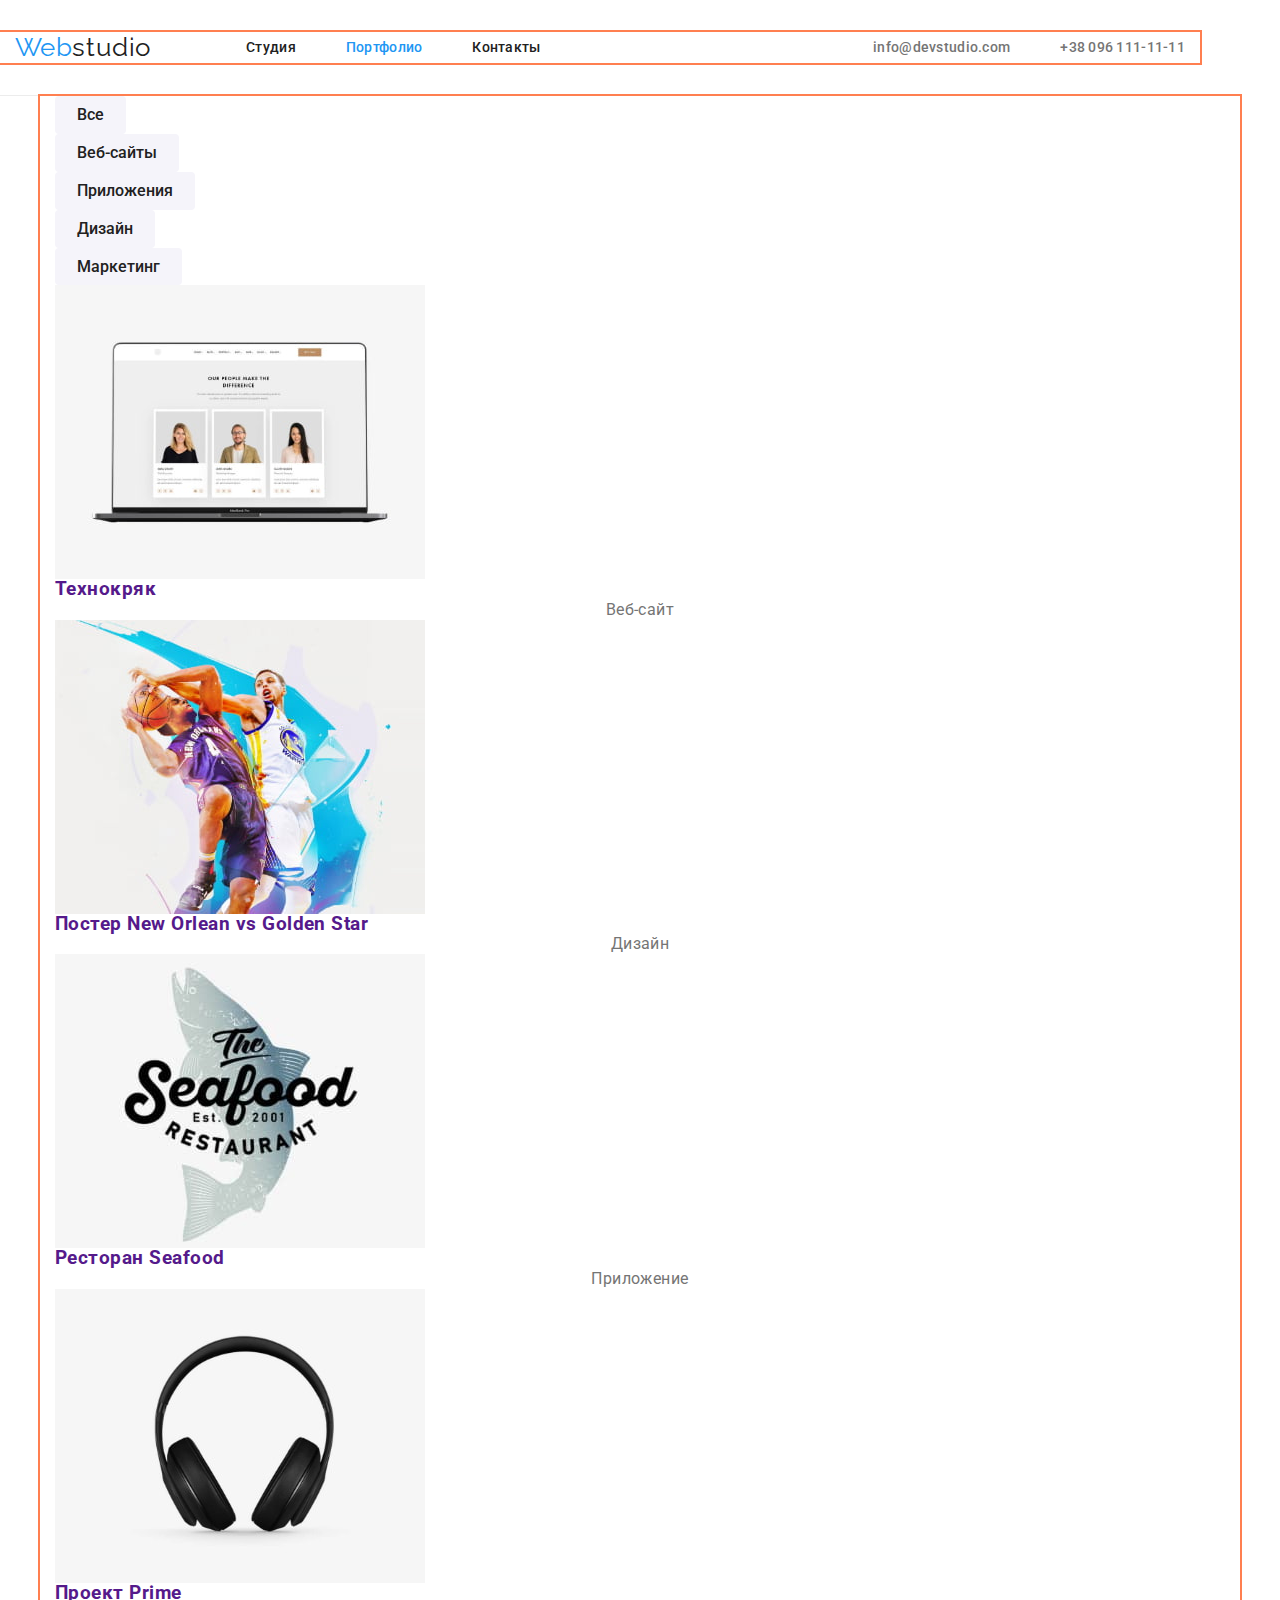
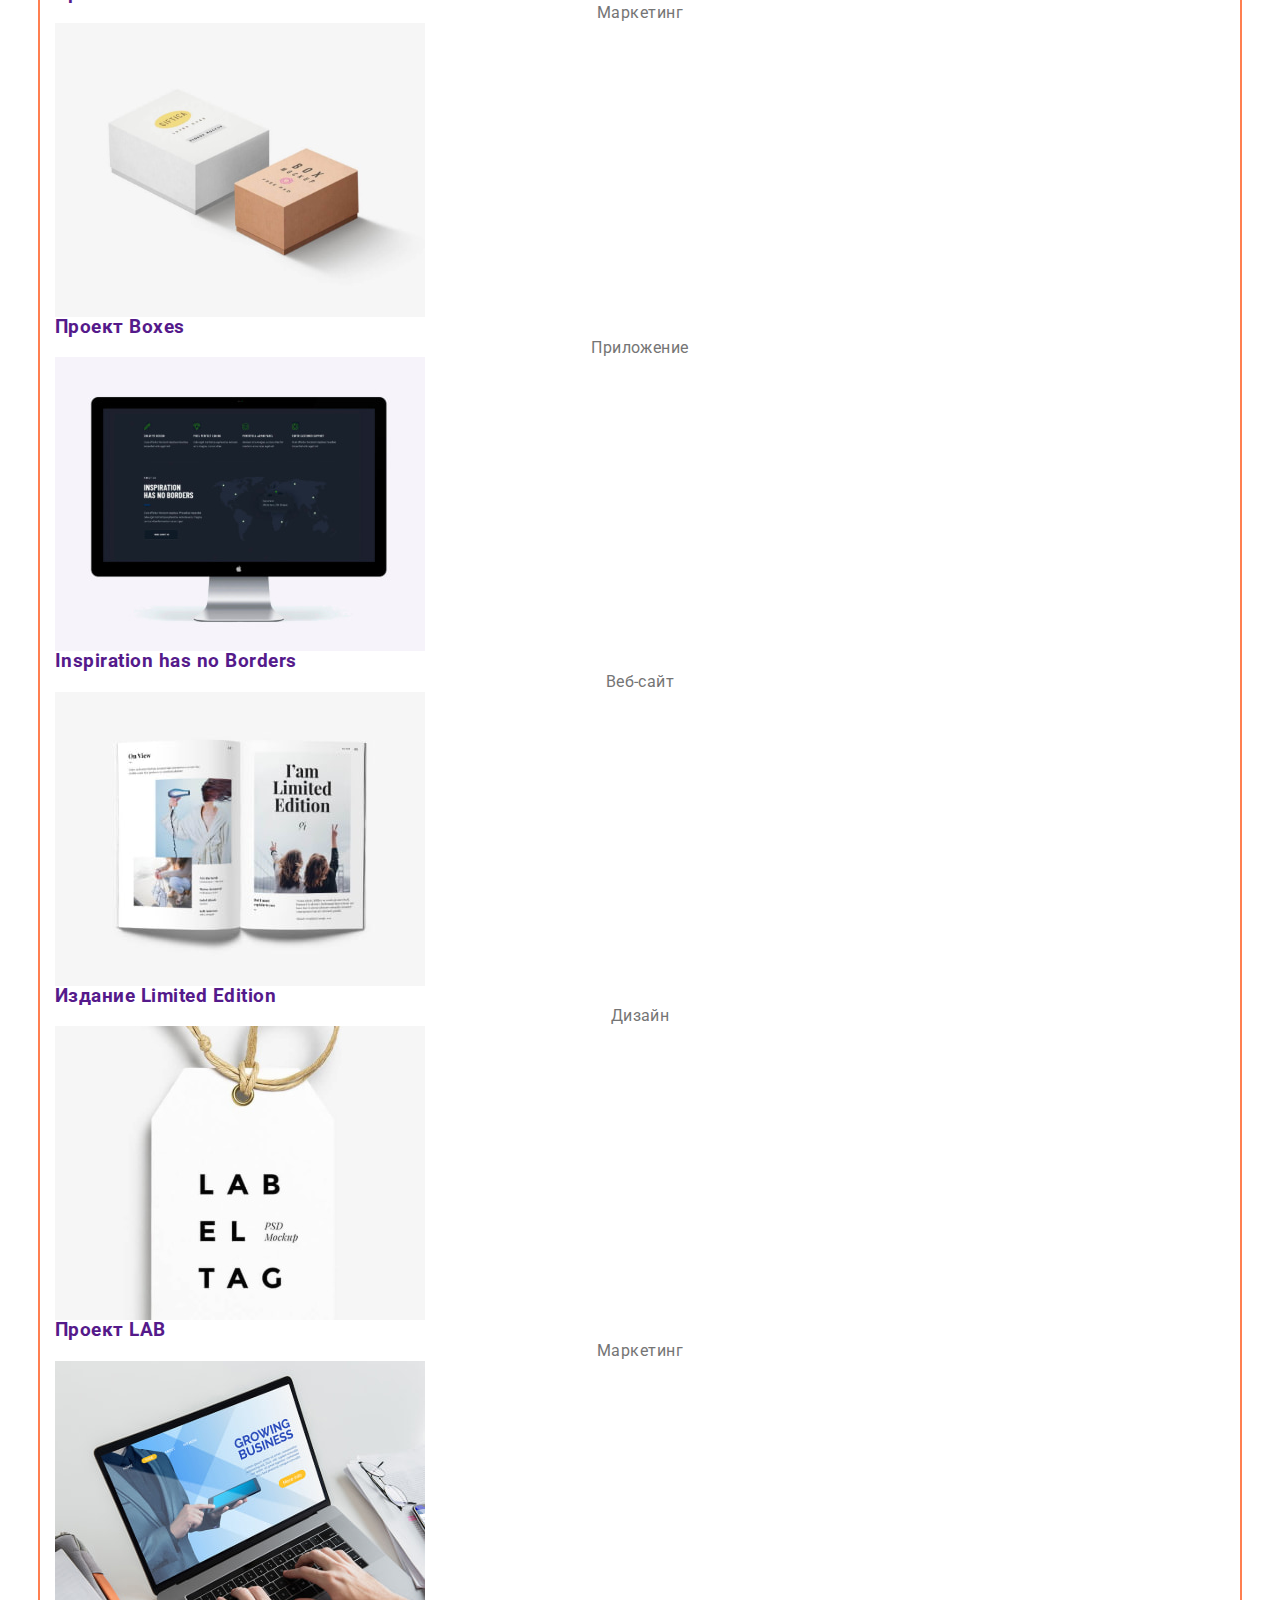
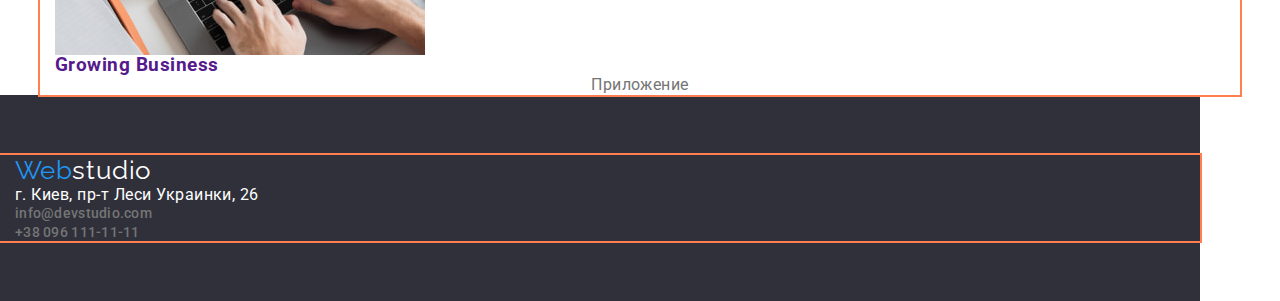
==== portfolio.html @ 34221c9a "Версія-2" ====
<!DOCTYPE html>
<html lang="ru">
<head>
    <meta charset="UTF-8">
    <meta http-equiv="X-UA-Compatible" content="IE=edge">
    <meta name="viewport" content="width=device-width, initial-scale=1.0">
    <title>Portfolio</title>
    <link rel="preconnect" href="https://fonts.googleapis.com">
    <link rel="preconnect" href="https://fonts.gstatic.com" crossorigin>
    <link href="https://fonts.googleapis.com/css2?family=Raleway:wght@700&family=Roboto:wght@400;500;700;900&display=swap"
        rel="stylesheet">
    <link rel="stylesheet" href="https://cdnjs.cloudflare.com/ajax/libs/modern-normalize/1.1.0/modern-normalize.min.css">
    <link rel="stylesheet" href="./css/styles.css">
</head>
<body>
    <!-- Шапка сайта -->
    <header class="header">
        <div class="container header-container">
            <nav class="header-navigate">
                <p class="logo">Web<span class="text">studio</span></p>
                <ul class="site-nav control">
                    <li class="site-nav-link"><a class="link" href="./index.html">Студия</a></li>
                    <li class="site-nav-link"><a class="link current" href="./portfolio.html">Портфолио</a></li>
                    <li class="site-nav-link"><a class="link" href="">Контакты</a></li>
                </ul>
            </nav>
            <ul class="auth-nav control">
                <li class="auth-nav-link"> <a class="link" href="mailto:info@devstudio.com"> info@devstudio.com</a> </li>
                <li class="auth-nav-link"> <a class="link" href="tel:+380961111111"> +38 096 111-11-11</a> </li>
            </ul>
        </div>
    </header>
    <main>
        <section class="section">
            <div class="container">
                <h1 class="visual-hidden">Наши работы</h1>
                <ul class="desc">
                    <li class="desc-nav"> <button type="button" class="desc-button"> Все </button> </li>
                    <li class="desc-nav"> <button type="button" class="desc-button"> Веб-сайты </button> </li>
                    <li class="desc-nav"> <button type="button" class="desc-button"> Приложения </button> </li>
                    <li class="desc-nav"> <button type="button" class="desc-button"> Дизайн </button> </li>
                    <li class="desc-nav"> <button type="button" class="desc-button"> Маркетинг </button> </li>
                </ul>
                <h2 class="visual-hidden">Навигация</h2>
                <ul class="activities">
                    <li class="picture-title">
                        <a class="link-item" href="">
                            <img src="./images2/people1.jpg" alt="Технокряк" width="370">
                            <h3 class="caption">Технокряк</h3>
                            <p class="text">Веб-сайт</p>
                        </a>
                    </li>
                    <li class="picture-title">
                        <a class="link-item" href="">
                            <img src="./images2/poster2.jpg" alt="Постер New Orlean" width="370">
                            <h3 class="caption">Постер New Orlean vs Golden Star</h3>
                            <p class="text">Дизайн</p>
                        </a>
                    </li>
                    <li class="picture-title">
                        <a class="link-item" href="">
                            <img src="./images2/restaurant3.jpg" alt="Ресторан Seafood" width="370">
                            <h3 class="caption">Ресторан Seafood</h3>
                            <p class="text">Приложение</p>
                        </a>
                    </li>
                    <li class="picture-title">
                        <a class="link-item" href="">
                            <img src="./images2/headphone4.jpg" alt="Проект Prime" width="370">
                            <h3 class="caption">Проект Prime</h3>
                            <p class="text">Маркетинг</p>
                        </a>
                    </li>
                    <li class="picture-title">
                        <a class="link-item" href="">
                            <img src="./images2/boxes5.jpg" alt="Проект Boxes" width="370">
                            <h3 class="caption">Проект Boxes</h3>
                            <p class="text">Приложение</p>
                        </a>
                    </li>
                    <li class="picture-title">
                        <a class="link-item" href="">
                            <img src="./images2/screen6.jpg" alt="Екран" width="370">
                            <h3 class="caption" lang="en">Inspiration has no Borders</h3>
                            <p class="text">Веб-сайт</p>
                        </a>
                    </li>
                    <li class="picture-title">
                        <a class="link-item" href="">
                            <img src="./images2/edition7.jpg" alt="Издание" width="370">
                            <h3 class="caption">Издание Limited Edition</h3>
                            <p class="text">Дизайн</p>
                        </a>
                    </li>
                    <li class="picture-title">
                        <a class="link-item" href="">
                            <img src="./images2/project_lab8.jpg" alt="Проект LAB" width="370">
                            <h3 class="caption">Проект LAB</h3>
                            <p class="text">Маркетинг</p>
                        </a>
                    </li>
                    <li class="picture-title">
                        <a class="link-item" href="">
                            <img src="./images2/business9.jpg" alt="Растущий бизнес" width="370">
                            <h3 class="caption" lang="en">Growing Business</h3>
                            <p class="text">Приложение</p>
                        </a>
                    </li>
                </ul>
            </div>
        </section>
    </main>
    <!--Підвал-->
    <footer class="footer">
        <div class="container">
            <p class="logo">Web<span class="text">studio</span></p>
            <address class="address">
                <ul class="auth-address control">
                    <li> г. Киев, пр-т Леси Украинки, 26</li>
                    <li> <a href="mailto:info@devstudio.com" class="link"> info@devstudio.com </a> </li>
                    <li> <a href="tel:+380961111111" class="link"> +38 096 111-11-11 </a> </li>
                </ul>
            </address>
        </div>
    </footer>
</body>
</html>
---- css/styles.css ----
/* --Змінні-- */
:root {
  --primary-title-color: #ffffff;
  --title-text-color: #212121;
  --text-item-color: #757575;
  --section-aside-color: #2f303a;
  --section-secondary-color: #f5f4fa;
  --accent-color: #2196f3;
}
body {
  font-family: "Roboto", sans-serif;
  font-style: normal;
  letter-spacing: 0.03em;
  background-color: var(--primary-title-color);
}
/* --скидання стилів-- */
p,
h1,
h2,
h3,
h4,
h5,
h6 {
  margin: 0;
}
ul {
  margin: 0;
  padding-left: 0;
  /* прибираємо крапочки */
  list-style: none;
}
/* прибираємо крапочки та підкреслювання */
.link-item {
  text-decoration: none;
}
/* Прибираємо відстань знизу зображення
та обмежуємо габарити макс.100ширини */
img {
  display: block;
  max-width: 100%;
  height: auto;
}
.container {
  margin-left: auto;
  margin-right: auto;
  padding-left: 15px;
  padding-right: 15px;
  width: 1200px;
  outline: 2px solid coral;
}
/* -----логотип -----*/
.logo {
  font-family: "Raleway", sans-serif;
  font-size: 26px;
  line-height: 1.19;
  margin-right: 95px;
  color: var(--accent-color);
}
.logo .text {
  font-family: "Raleway", sans-serif;
  font-size: 26px;
  line-height: 1.19;
  color: var(--title-text-color);
}
/*-- Шапка сайта,навігація --*/
.header {
  padding-top: 32px;
  padding-bottom: 32px;
  width: 1200px;
  border-bottom: 1px solid #ececec;
}
.header-container {
  display: flex;
  align-items: center;
}
.header-navigate {
  display: flex;
  align-items: center;
}
.site-nav {
  display: flex;
  align-items: center;
}
.auth-nav {
  display: flex;
  margin-left: auto;
  align-items: center;
}
.site-nav-link:not(:last-child) {
  margin-right: 50px;
}
.auth-nav-link:not(:last-child) {
  margin-right: 50px;
}
.control .link {
  font-weight: 500;
  font-size: 14px;
  line-height: 1.14;
  letter-spacing: 0.02em;
}
.site-nav .link {
  color: var(--title-text-color);
  text-decoration: none;
}
.auth-nav .link {
  color: var(--text-item-color);
  text-decoration: none;
}
.control .link:hover,
.control .link:focus {
  color: var(--accent-color);
}
.site-nav .link.current {
  color: var(--accent-color);
}
/* Герой,основний заголовок*/
.section-wrapper {
  padding-top: 200px;
  padding-bottom: 200px;
  width: 1200px;
  align-items: center;
  text-align: center;
  background-color: var(--section-aside-color);
  color: var(--primary-title-color);
}
.wrapper-hero {
  font-weight: 900;
  font-size: 44px;
  line-height: 1.36;
  letter-spacing: 0.06em;
  text-transform: uppercase;
  margin: 0 auto;
  max-width: 696px;
}
/* кнопки */
.wrapper-button:hover,
.wrapper-button:focus,
.desc-button:hover,
.desc-button:focus {
  color: var(--primary-title-color);
  background-color: var(--accent-color);
}
.wrapper-button {
  padding: 10px 32px;
  margin-top: 30px;
  font-weight: 700;
  font-size: 16px;
  line-height: 1.87;
  letter-spacing: 0.06em;
  border-radius: 4px;
  background-color: var(--section-secondary-color);
  color: var(--title-text-color);
  box-shadow: 0px 4px 4px rgba(0, 0, 0, 0.15);
  border: none;
  align-items: center;
  text-align: center;
  cursor: pointer;
}
.desc-button {
  padding: 6px 22px;
  font-weight: 500;
  font-size: 16px;
  line-height: 1.62;
  border-radius: 4px;
  color: var(--title-text-color);
  background-color: var(--section-secondary-color);
  border: none;
  cursor: pointer;
  text-align: center;
}

/*---Заголовки h2 (Portfolio h1)---*/
/* -Приховані заголовки- */
.visual-hidden:not(:focus):not(:active) {
  position: absolute;
  width: 1px;
  height: 1px;
  margin: -1px;
  border: 0;
  padding: 0;
  white-space: nowrap;
  clip-path: inset(100%);
  clip: rect(0 0 0 0);
  overflow: hidden;
}
.headline {
  font-weight: 700;
  font-size: 36px;
  line-height: 1.16;
  text-align: center;
  color: var(--title-text-color);
}
/* <!-- Переваги  --> */
.section-benefits {
  padding-top: 94px;
  padding-bottom: 47px;
  width: 1200px;
  background-color: rgb(228, 206, 111);
}
.benefits {
  display: flex;
}
.items {
  width: 270px;
}
.items:not(:last-child) {
  margin-right: 30px;
}
.items-title {
  font-weight: 700;
  font-size: 14px;
  line-height: 1.14;
  text-transform: uppercase;
}
.items-text {
  margin-top: 10px;
  font-weight: 400;
  font-size: 14px;
  line-height: 1.71;
  letter-spacing: 0.03em;
  color: var(--text-item-color);
}
.items-text:not(:last-child) {
  margin-right: 30px;
}
/* --Приклади робіт -- */
.section-work {
  padding-top: 47px;
  padding-bottom: 94px;
  width: 1200px;
  background-color: rosybrown;
}
.pictures {
  display: flex;
  flex-wrap: wrap;
  flex-basis: calc(100% / 3 - 30px);
  margin-right: -30px;
}
.pictures-work {
  margin-right: 30px;
  margin-top: 50px;
}
/* --Наша команда --*/
.team {
  padding-top: 94px;
  padding-bottom: 94px;
  background-color: var(--section-secondary-color);
}
.list {
  display: flex;
  flex-wrap: wrap;
  flex-basis: calc(100% / 3 - 30px);
  margin-right: -30px;
}
.people {
  width: 270px;
  height: 368px;
  margin-top: 50px;
  margin-right: 30px;
  box-shadow: 0px 1px 3px rgba(0, 0, 0, 0.12), 0px 1px 1px rgba(0, 0, 0, 0.14),
    0px 2px 1px rgba(0, 0, 0, 0.2);
  border-radius: 0px 0px 4px 4px;
  background-color: var(--primary-title-color);
}
.people-desc {
  font-weight: 500;
  font-size: 16px;
  line-height: 1.18;
  text-align: center;
  color: var(--title-text-color);
}
.text {
  text-align: center;
  font-weight: 400;
  font-size: 16px;
  line-height: 1.18;
  letter-spacing: 0.03em;
  color: var(--text-item-color);
}
/* ---footer--- */
.footer {
  padding-top: 60px;
  padding-bottom: 60px;
  width: 1200px;
  background-color: var(--section-aside-color);
  color: var(--primary-title-color);
}
.footer .text {
  color: var(--primary-title-color);
}
.address {
  font-style: normal;
}
.auth-address .link {
  color: var(--text-item-color);
  text-decoration: none;

/* ---Portfolio ---*/
.section {
  padding-top: 94px;
  padding-bottom: 94px;
  width: 1200px;
  background-color: rosybrown;
} 
.desc {
  display: flex;
  margin: auto;
  margin-bottom: 50px;
  width: 611px;
}

.desc-nav:not(:last-child) {
  display: flex;
  margin-right: 10px;
}
.activities {
}
.picture-title {
  /* border:1px solid color, 
 border-top:none , або border right left bottom */
  background-color: var(--primary-title-color);
  border: 1px solid #eeeeee;
  box-sizing: border-box;
}
.caption {
  font-weight: 700;
  font-size: 18px;
  line-height: 2;
  letter-spacing: 0.06em;
  color: var(--title-text-color);
}
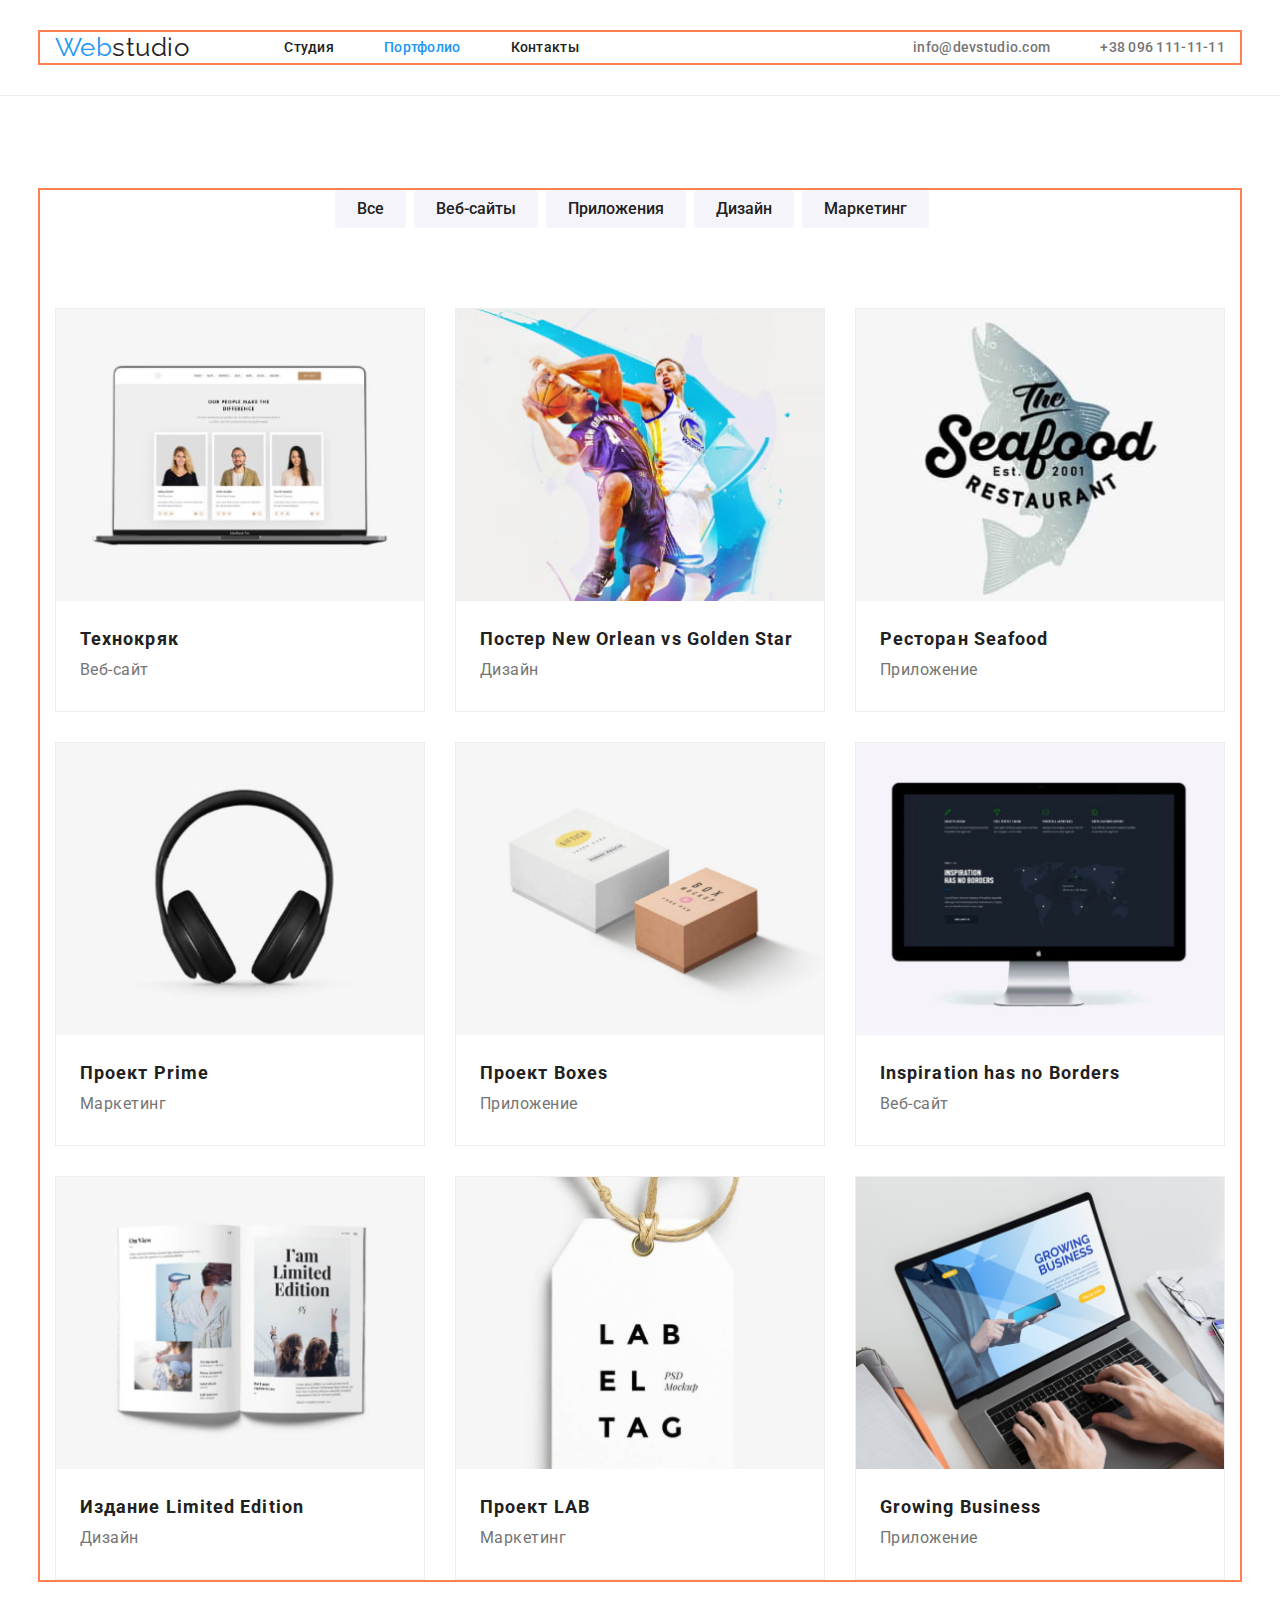
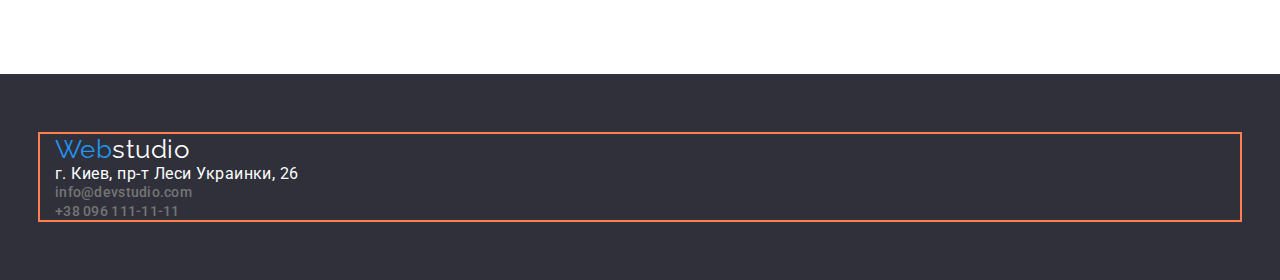
==== commit c26a2c6d: "Правка-4" ====
--- a/portfolio.html
+++ b/portfolio.html
@@ -46,64 +46,82 @@
                     <li class="picture-title">
                         <a class="link-item" href="">
                             <img src="./images2/people1.jpg" alt="Технокряк" width="370">
-                            <h3 class="caption">Технокряк</h3>
-                            <p class="text">Веб-сайт</p>
+                            <div  class="picture-title-active">
+                                <h3 class="caption">Технокряк</h3>
+                                <p class="text">Веб-сайт</p>
+                            </div>
                         </a>
                     </li>
                     <li class="picture-title">
                         <a class="link-item" href="">
                             <img src="./images2/poster2.jpg" alt="Постер New Orlean" width="370">
-                            <h3 class="caption">Постер New Orlean vs Golden Star</h3>
-                            <p class="text">Дизайн</p>
+                            <div class="picture-title-active">
+                                <h3 class="caption">Постер New Orlean vs Golden Star</h3>
+                                <p class="text">Дизайн</p>
+                            </div>
                         </a>
                     </li>
                     <li class="picture-title">
                         <a class="link-item" href="">
                             <img src="./images2/restaurant3.jpg" alt="Ресторан Seafood" width="370">
-                            <h3 class="caption">Ресторан Seafood</h3>
-                            <p class="text">Приложение</p>
+                            <div class="picture-title-active">
+                                <h3 class="caption">Ресторан Seafood</h3>
+                                <p class="text">Приложение</p>
+                            </div>
                         </a>
                     </li>
                     <li class="picture-title">
                         <a class="link-item" href="">
                             <img src="./images2/headphone4.jpg" alt="Проект Prime" width="370">
-                            <h3 class="caption">Проект Prime</h3>
-                            <p class="text">Маркетинг</p>
+                            <div class="picture-title-active">
+                                <h3 class="caption">Проект Prime</h3>
+                                <p class="text">Маркетинг</p>
+                            </div>
                         </a>
                     </li>
                     <li class="picture-title">
                         <a class="link-item" href="">
                             <img src="./images2/boxes5.jpg" alt="Проект Boxes" width="370">
-                            <h3 class="caption">Проект Boxes</h3>
-                            <p class="text">Приложение</p>
+                            <div class="picture-title-active">
+                                <h3 class="caption">Проект Boxes</h3>
+                                <p class="text">Приложение</p>
+                            </div>
                         </a>
                     </li>
                     <li class="picture-title">
                         <a class="link-item" href="">
                             <img src="./images2/screen6.jpg" alt="Екран" width="370">
-                            <h3 class="caption" lang="en">Inspiration has no Borders</h3>
-                            <p class="text">Веб-сайт</p>
+                            <div class="picture-title-active">
+                                <h3 class="caption" lang="en">Inspiration has no Borders</h3>
+                                <p class="text">Веб-сайт</p>
+                            </div>
                         </a>
                     </li>
                     <li class="picture-title">
                         <a class="link-item" href="">
                             <img src="./images2/edition7.jpg" alt="Издание" width="370">
-                            <h3 class="caption">Издание Limited Edition</h3>
-                            <p class="text">Дизайн</p>
+                            <div class="picture-title-active">
+                                <h3 class="caption">Издание Limited Edition</h3>
+                                <p class="text">Дизайн</p>
+                            </div>
                         </a>
                     </li>
                     <li class="picture-title">
                         <a class="link-item" href="">
                             <img src="./images2/project_lab8.jpg" alt="Проект LAB" width="370">
-                            <h3 class="caption">Проект LAB</h3>
-                            <p class="text">Маркетинг</p>
+                            <div class="picture-title-active">
+                                <h3 class="caption">Проект LAB</h3>
+                                <p class="text">Маркетинг</p>
+                            </div>
                         </a>
                     </li>
                     <li class="picture-title">
                         <a class="link-item" href="">
                             <img src="./images2/business9.jpg" alt="Растущий бизнес" width="370">
-                            <h3 class="caption" lang="en">Growing Business</h3>
-                            <p class="text">Приложение</p>
+                            <div class="picture-title-active">
+                                <h3 class="caption" lang="en">Growing Business</h3>
+                                <p class="text">Приложение</p>
+                            </div>
                         </a>
                     </li>
                 </ul>
--- a/css/styles.css
+++ b/css/styles.css
@@ -66,7 +66,6 @@
 .header {
   padding-top: 32px;
   padding-bottom: 32px;
-  width: 1200px;
   border-bottom: 1px solid #ececec;
 }
 .header-container {
@@ -117,7 +116,6 @@
 .section-wrapper {
   padding-top: 200px;
   padding-bottom: 200px;
-  width: 1200px;
   align-items: center;
   text-align: center;
   background-color: var(--section-aside-color);
@@ -194,8 +192,6 @@
 .section-benefits {
   padding-top: 94px;
   padding-bottom: 47px;
-  width: 1200px;
-  background-color: rgb(228, 206, 111);
 }
 .benefits {
   display: flex;
@@ -227,8 +223,6 @@
 .section-work {
   padding-top: 47px;
   padding-bottom: 94px;
-  width: 1200px;
-  background-color: rosybrown;
 }
 .pictures {
   display: flex;
@@ -241,7 +235,7 @@
   margin-top: 50px;
 }
 /* --Наша команда --*/
-.team {
+.section-team {
   padding-top: 94px;
   padding-bottom: 94px;
   background-color: var(--section-secondary-color);
@@ -262,14 +256,19 @@
   border-radius: 0px 0px 4px 4px;
   background-color: var(--primary-title-color);
 }
+.people-item {
+  padding-top: 30px;
+  padding-bottom: 30px;
+}
 .people-desc {
+  margin-bottom: 10px;
   font-weight: 500;
   font-size: 16px;
   line-height: 1.18;
   text-align: center;
   color: var(--title-text-color);
 }
-.text {
+.people .text {
   text-align: center;
   font-weight: 400;
   font-size: 16px;
@@ -281,7 +280,6 @@
 .footer {
   padding-top: 60px;
   padding-bottom: 60px;
-  width: 1200px;
   background-color: var(--section-aside-color);
   color: var(--primary-title-color);
 }
@@ -294,38 +292,57 @@
 .auth-address .link {
   color: var(--text-item-color);
   text-decoration: none;
-
+}
 /* ---Portfolio ---*/
 .section {
   padding-top: 94px;
   padding-bottom: 94px;
-  width: 1200px;
-  background-color: rosybrown;
-} 
+}
 .desc {
   display: flex;
   margin: auto;
   margin-bottom: 50px;
   width: 611px;
 }
-
 .desc-nav:not(:last-child) {
   display: flex;
-  margin-right: 10px;
+  margin-right: 8px;
 }
 .activities {
+  display: flex;
+  flex-wrap: wrap;
+  flex-basis: calc(100% / 3 - 30px);
+  margin-right: -30px;
 }
 .picture-title {
-  /* border:1px solid color, 
- border-top:none , або border right left bottom */
+  margin-top: 30px;
+  margin-right: 30px;
+  width: 370px;
+  height: 404px;
   background-color: var(--primary-title-color);
   border: 1px solid #eeeeee;
   box-sizing: border-box;
 }
+.picture-title-active {
+  padding-top: 20px;
+  padding-bottom: 20px;
+}
 .caption {
+  padding-right: 24px;
+  padding-left: 24px;
+  margin-bottom: 4px;
   font-weight: 700;
   font-size: 18px;
   line-height: 2;
   letter-spacing: 0.06em;
   color: var(--title-text-color);
 }
+.picture-title-active .text {
+  padding-right: 24px;
+  padding-left: 24px;
+  font-weight: 400;
+  font-size: 16px;
+  line-height: 1, 87;
+  letter-spacing: 0.03em;
+  color: var(--text-item-color);
+}
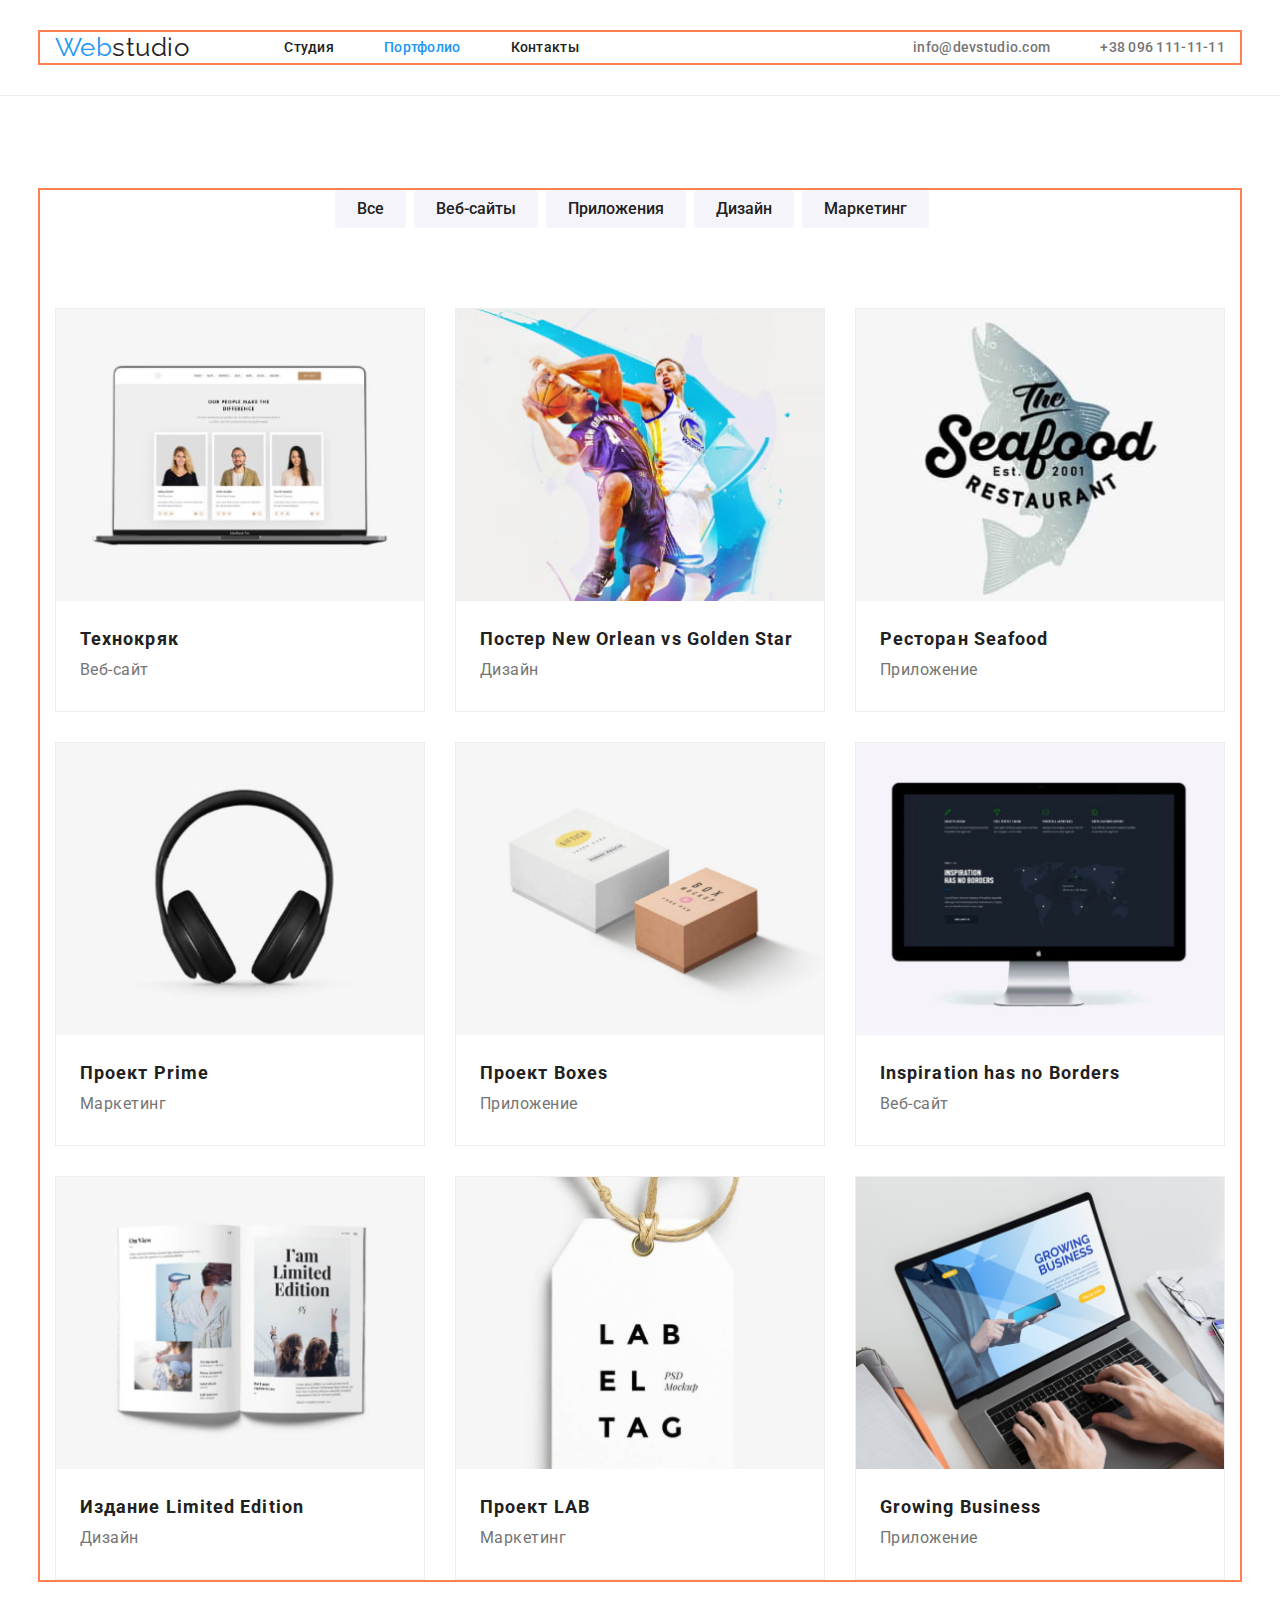
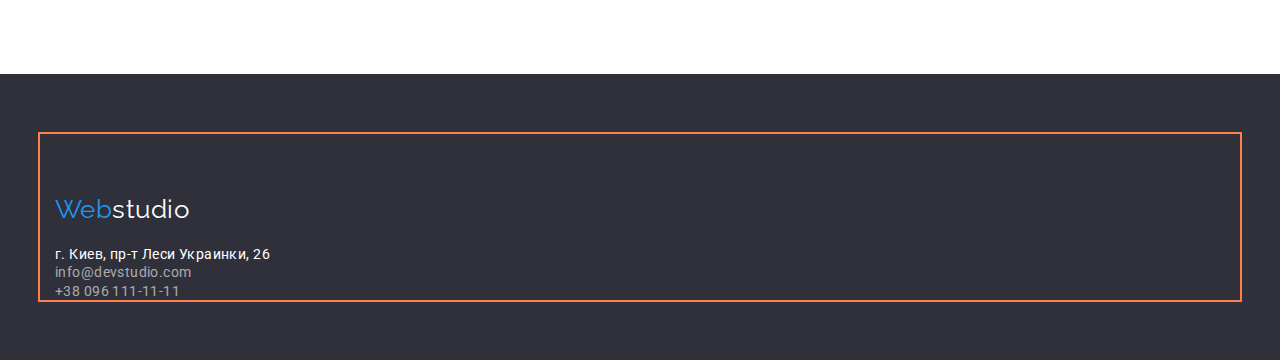
==== commit a47f9c77: "Виправлення помилок" ====
--- a/portfolio.html
+++ b/portfolio.html
@@ -133,10 +133,12 @@
         <div class="container">
             <p class="logo">Web<span class="text">studio</span></p>
             <address class="address">
-                <ul class="auth-address control">
-                    <li> г. Киев, пр-т Леси Украинки, 26</li>
-                    <li> <a href="mailto:info@devstudio.com" class="link"> info@devstudio.com </a> </li>
-                    <li> <a href="tel:+380961111111" class="link"> +38 096 111-11-11 </a> </li>
+                <ul class="auth-nav-address track">
+                    <li> <a class="link foot"
+                            href="https://www.google.com.ua/maps/place/%D0%B1%D1%83%D0%BB%D1%8C%D0%B2%D0%B0%D1%80+%D0%9B%D0%B5%D1%81%D1%96+%D0%A3%D0%BA%D1%80%D0%B0%D1%97%D0%BD%D0%BA%D0%B8,+26,+%D0%9A%D0%B8%D1%97%D0%B2,+02000/@50.4268936,30.5373685,18z">
+                            г. Киев, пр-т Леси Украинки, 26 </a> </li>
+                    <li> <a class="link" href="mailto:info@devstudio.com"> info@devstudio.com </a> </li>
+                    <li> <a class="link" href="tel:+380961111111"> +38 096 111-11-11 </a> </li>
                 </ul>
             </address>
         </div>
--- a/css/styles.css
+++ b/css/styles.css
@@ -48,6 +48,10 @@
   width: 1200px;
   outline: 2px solid coral;
 }
+.section {
+  padding-top: 94px;
+  padding-bottom: 94px;
+}
 /* -----логотип -----*/
 .logo {
   font-family: "Raleway", sans-serif;
@@ -56,6 +60,10 @@
   margin-right: 95px;
   color: var(--accent-color);
 }
+.footer .logo {
+  padding-top: 60px;
+  margin-bottom: 20px;
+}
 .logo .text {
   font-family: "Raleway", sans-serif;
   font-size: 26px;
@@ -113,7 +121,8 @@
   color: var(--accent-color);
 }
 /* Герой,основний заголовок*/
-.section-wrapper {
+.section.section-wrapper {
+  display: flex;
   padding-top: 200px;
   padding-bottom: 200px;
   align-items: center;
@@ -127,12 +136,17 @@
   line-height: 1.36;
   letter-spacing: 0.06em;
   text-transform: uppercase;
-  margin: 0 auto;
+  margin-bottom: 30px;
+  margin-right: auto;
+  margin-left: auto;
   max-width: 696px;
 }
 /* кнопки */
 .wrapper-button:hover,
-.wrapper-button:focus,
+.wrapper-button:focus {
+  background-color: #188ce8;
+  border: 1px Solid #000000;
+}
 .desc-button:hover,
 .desc-button:focus {
   color: var(--primary-title-color);
@@ -140,14 +154,13 @@
 }
 .wrapper-button {
   padding: 10px 32px;
-  margin-top: 30px;
   font-weight: 700;
   font-size: 16px;
   line-height: 1.87;
   letter-spacing: 0.06em;
   border-radius: 4px;
-  background-color: var(--section-secondary-color);
-  color: var(--title-text-color);
+  background-color: var(--accent-color);
+  color: var(--primary-text-color);
   box-shadow: 0px 4px 4px rgba(0, 0, 0, 0.15);
   border: none;
   align-items: center;
@@ -182,15 +195,16 @@
   overflow: hidden;
 }
 .headline {
+  margin-bottom: 50px;
   font-weight: 700;
   font-size: 36px;
   line-height: 1.16;
+  letter-spacing: 0.03em;
   text-align: center;
   color: var(--title-text-color);
 }
 /* <!-- Переваги  --> */
-.section-benefits {
-  padding-top: 94px;
+.section.section-benefits {
   padding-bottom: 47px;
 }
 .benefits {
@@ -206,6 +220,7 @@
   font-weight: 700;
   font-size: 14px;
   line-height: 1.14;
+  letter-spacing: 0.03em;
   text-transform: uppercase;
 }
 .items-text {
@@ -220,9 +235,8 @@
   margin-right: 30px;
 }
 /* --Приклади робіт -- */
-.section-work {
+.section.section-work {
   padding-top: 47px;
-  padding-bottom: 94px;
 }
 .pictures {
   display: flex;
@@ -230,14 +244,11 @@
   flex-basis: calc(100% / 3 - 30px);
   margin-right: -30px;
 }
-.pictures-work {
-  margin-right: 30px;
-  margin-top: 50px;
+.pictures-work:not(:last-child) {
+  margin-right: 30px;
 }
 /* --Наша команда --*/
-.section-team {
-  padding-top: 94px;
-  padding-bottom: 94px;
+.section.section-team {
   background-color: var(--section-secondary-color);
 }
 .list {
@@ -246,11 +257,12 @@
   flex-basis: calc(100% / 3 - 30px);
   margin-right: -30px;
 }
+.people:not(:last-child) {
+  margin-right: 30px;
+}
 .people {
   width: 270px;
   height: 368px;
-  margin-top: 50px;
-  margin-right: 30px;
   box-shadow: 0px 1px 3px rgba(0, 0, 0, 0.12), 0px 1px 1px rgba(0, 0, 0, 0.14),
     0px 2px 1px rgba(0, 0, 0, 0.2);
   border-radius: 0px 0px 4px 4px;
@@ -281,23 +293,34 @@
   padding-top: 60px;
   padding-bottom: 60px;
   background-color: var(--section-aside-color);
-  color: var(--primary-title-color);
 }
 .footer .text {
   color: var(--primary-title-color);
 }
+.footer .link.foot {
+  color: var(--primary-title-color);
+}
 .address {
   font-style: normal;
 }
-.auth-address .link {
-  color: var(--text-item-color);
+.auth-nav-address .link {
+  font-weight: 400;
+  font-size: 14px;
+  line-height: 1.71px;
+  letter-spacing: 0.03em;
   text-decoration: none;
+  color: var(--text-item-color);
+  color: rgba(255, 255, 255, 0.6);
+}
+/* .track .link:not(:last-child) {
+  margin-bottom: 9px;
+} */
+.track .link:hover,
+.track .link:focus {
+  color: var(--accent-color);
 }
 /* ---Portfolio ---*/
-.section {
-  padding-top: 94px;
-  padding-bottom: 94px;
-}
+
 .desc {
   display: flex;
   margin: auto;
@@ -305,7 +328,6 @@
   width: 611px;
 }
 .desc-nav:not(:last-child) {
-  display: flex;
   margin-right: 8px;
 }
 .activities {
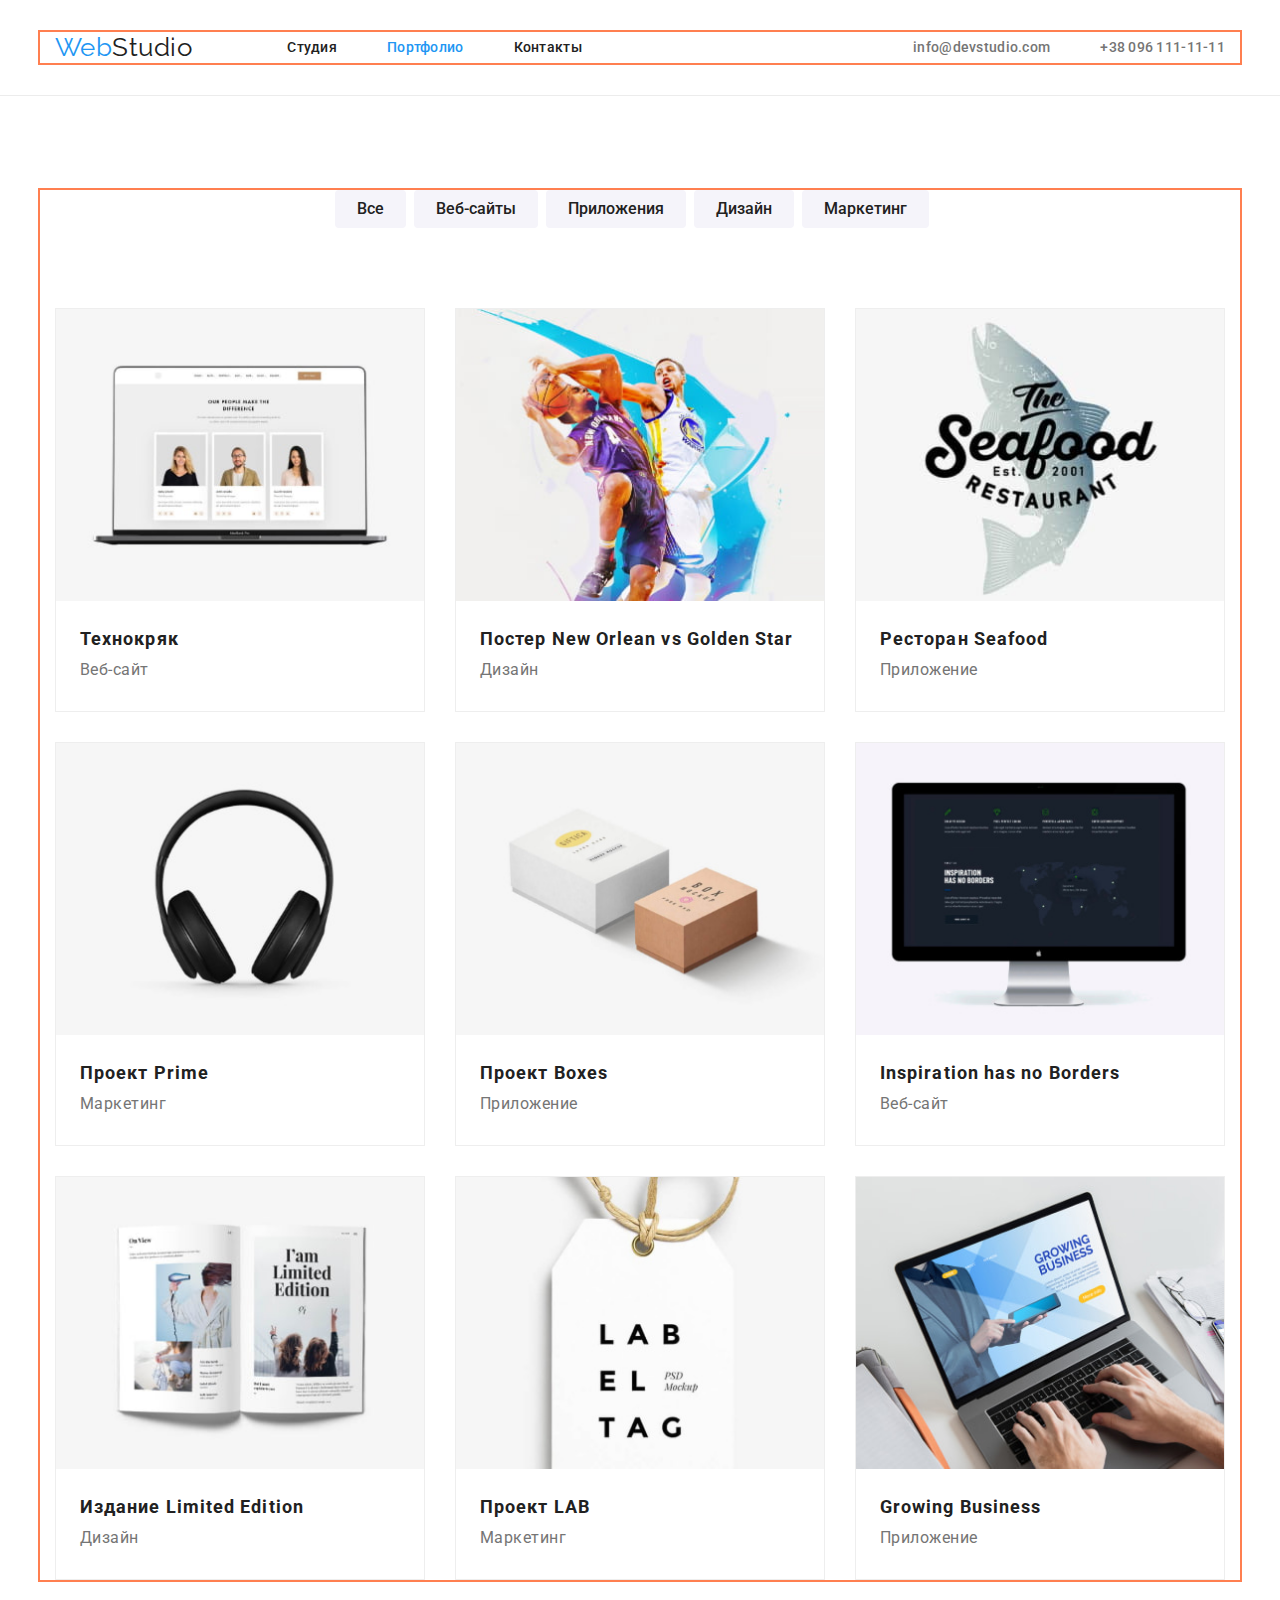
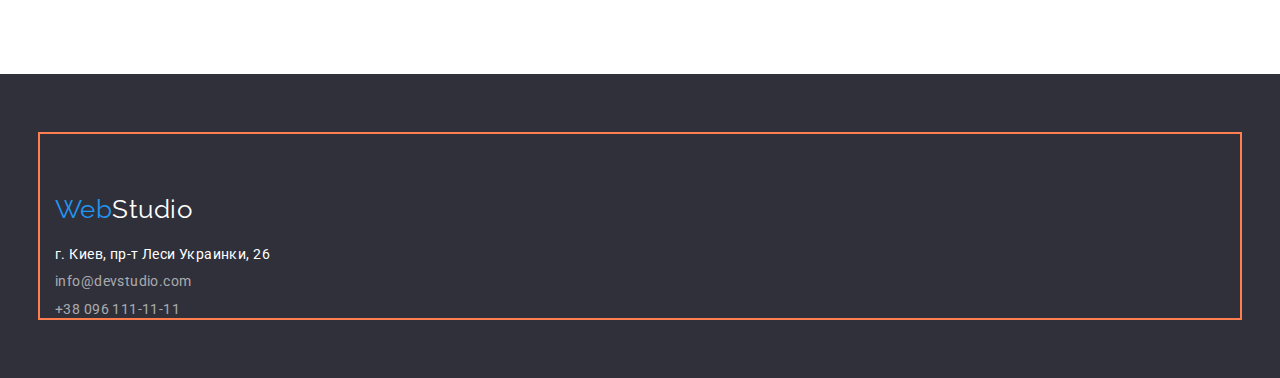
==== commit 8e506d5d: "Оновила footer" ====
--- a/portfolio.html
+++ b/portfolio.html
@@ -17,7 +17,7 @@
     <header class="header">
         <div class="container header-container">
             <nav class="header-navigate">
-                <p class="logo">Web<span class="text">studio</span></p>
+                <p class="logo">Web<span class="text">Studio</span></p>
                 <ul class="site-nav control">
                     <li class="site-nav-link"><a class="link" href="./index.html">Студия</a></li>
                     <li class="site-nav-link"><a class="link current" href="./portfolio.html">Портфолио</a></li>
@@ -131,14 +131,14 @@
     <!--Підвал-->
     <footer class="footer">
         <div class="container">
-            <p class="logo">Web<span class="text">studio</span></p>
+            <p class="logo">Web<span class="text">Studio</span></p>
             <address class="address">
                 <ul class="auth-nav-address track">
-                    <li> <a class="link foot"
+                    <li class="track"> <a class="link foot"
                             href="https://www.google.com.ua/maps/place/%D0%B1%D1%83%D0%BB%D1%8C%D0%B2%D0%B0%D1%80+%D0%9B%D0%B5%D1%81%D1%96+%D0%A3%D0%BA%D1%80%D0%B0%D1%97%D0%BD%D0%BA%D0%B8,+26,+%D0%9A%D0%B8%D1%97%D0%B2,+02000/@50.4268936,30.5373685,18z">
                             г. Киев, пр-т Леси Украинки, 26 </a> </li>
-                    <li> <a class="link" href="mailto:info@devstudio.com"> info@devstudio.com </a> </li>
-                    <li> <a class="link" href="tel:+380961111111"> +38 096 111-11-11 </a> </li>
+                    <li class="track"> <a class="link" href="mailto:info@devstudio.com"> info@devstudio.com </a> </li>
+                    <li class="track"><a class="link" href="tel:+380961111111"> +38 096 111-11-11 </a> </li>
                 </ul>
             </address>
         </div>
--- a/css/styles.css
+++ b/css/styles.css
@@ -60,16 +60,13 @@
   margin-right: 95px;
   color: var(--accent-color);
 }
-.footer .logo {
-  padding-top: 60px;
-  margin-bottom: 20px;
-}
 .logo .text {
   font-family: "Raleway", sans-serif;
   font-size: 26px;
   line-height: 1.19;
   color: var(--title-text-color);
 }
+
 /*-- Шапка сайта,навігація --*/
 .header {
   padding-top: 32px;
@@ -254,8 +251,6 @@
 .list {
   display: flex;
   flex-wrap: wrap;
-  flex-basis: calc(100% / 3 - 30px);
-  margin-right: -30px;
 }
 .people:not(:last-child) {
   margin-right: 30px;
@@ -289,14 +284,18 @@
   color: var(--text-item-color);
 }
 /* ---footer--- */
+.footer .logo {
+  padding-top: 60px;
+  margin-bottom: 20px;
+}
+.footer .text {
+  color: var(--primary-title-color);
+}
 .footer {
   padding-top: 60px;
   padding-bottom: 60px;
   background-color: var(--section-aside-color);
 }
-.footer .text {
-  color: var(--primary-title-color);
-}
 .footer .link.foot {
   color: var(--primary-title-color);
 }
@@ -312,11 +311,11 @@
   color: var(--text-item-color);
   color: rgba(255, 255, 255, 0.6);
 }
-/* .track .link:not(:last-child) {
+.track:not(:last-child) {
   margin-bottom: 9px;
-} */
-.track .link:hover,
-.track .link:focus {
+}
+.auth-nav-address .link:hover,
+.auth-nav-address .link:focus {
   color: var(--accent-color);
 }
 /* ---Portfolio ---*/
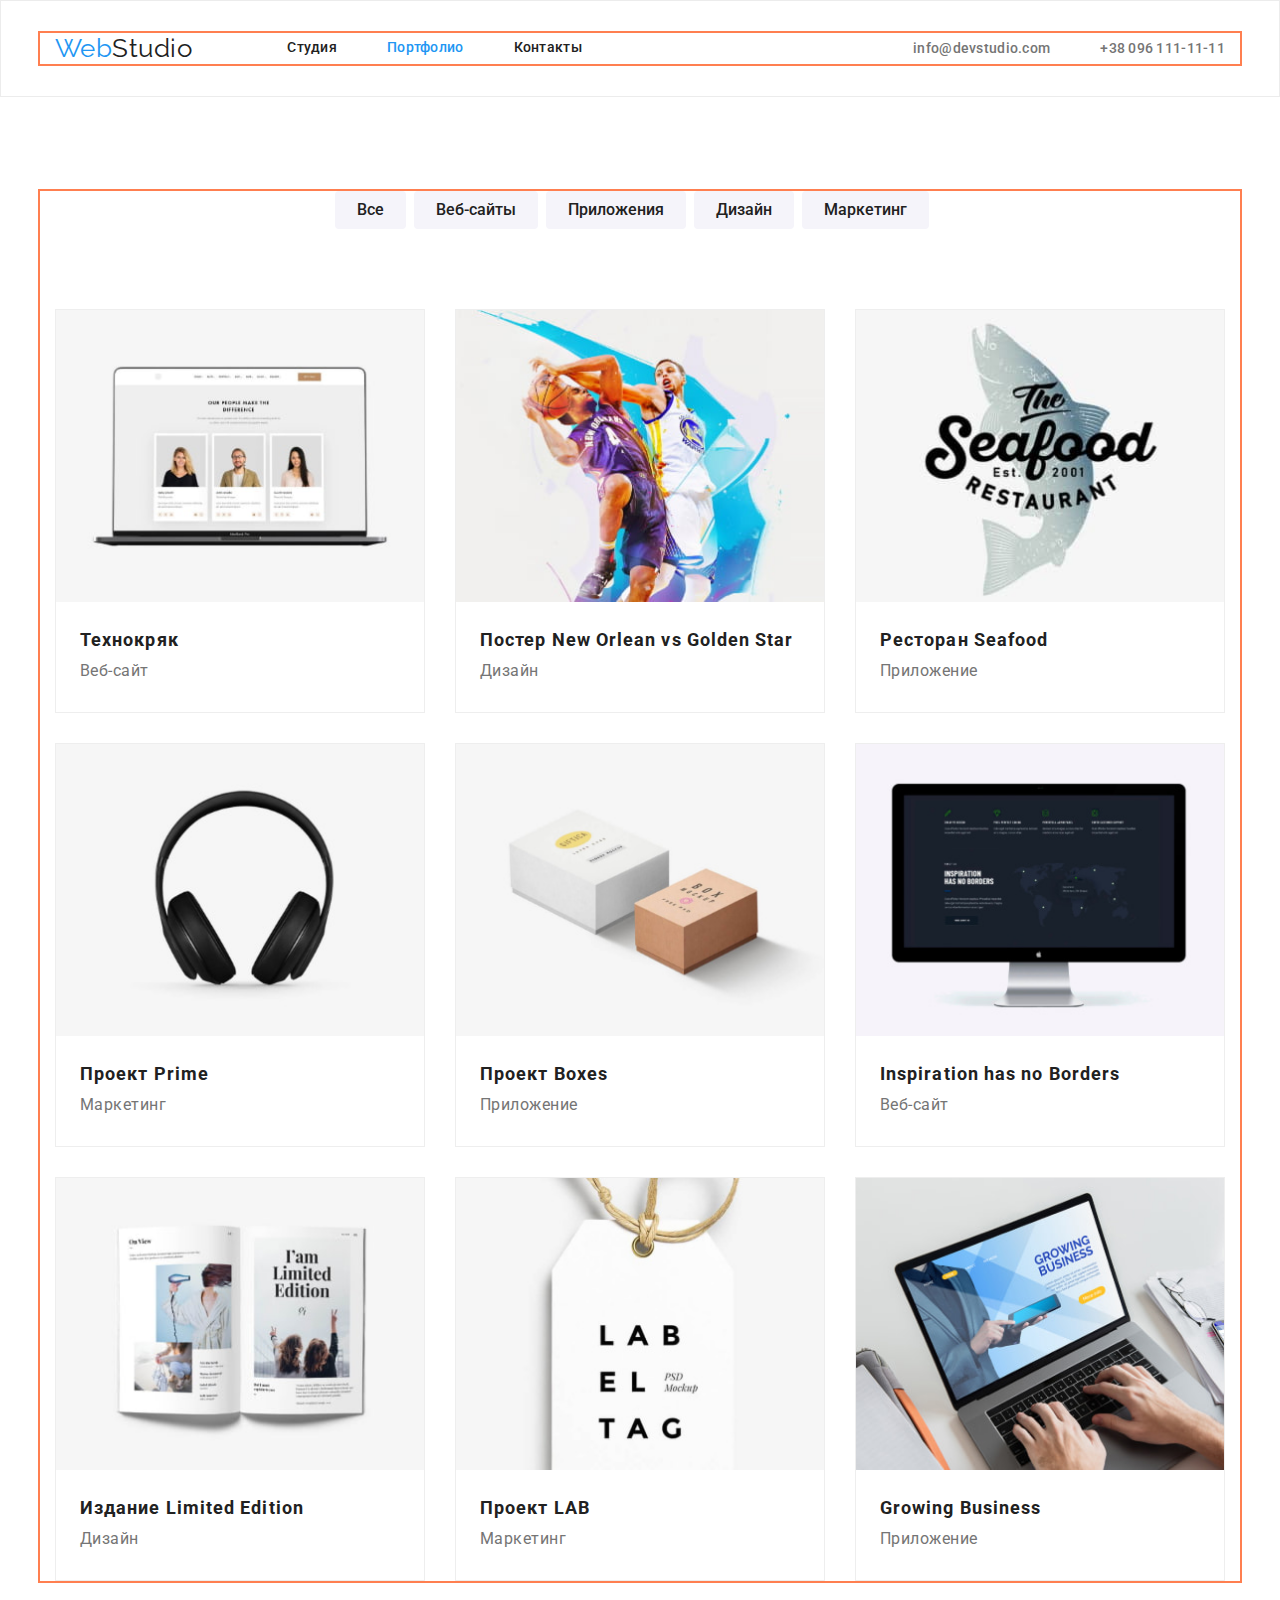
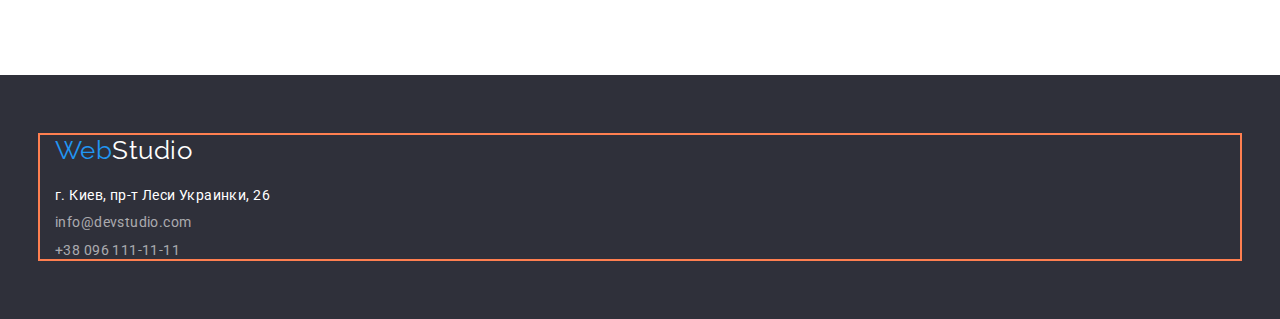
==== commit 44b7c7ff: "Зміни" ====
--- a/portfolio.html
+++ b/portfolio.html
@@ -34,7 +34,7 @@
         <section class="section">
             <div class="container">
                 <h1 class="visual-hidden">Наши работы</h1>
-                <ul class="desc">
+                <ul class="desc-portfolio">
                     <li class="desc-nav"> <button type="button" class="desc-button"> Все </button> </li>
                     <li class="desc-nav"> <button type="button" class="desc-button"> Веб-сайты </button> </li>
                     <li class="desc-nav"> <button type="button" class="desc-button"> Приложения </button> </li>
@@ -43,7 +43,7 @@
                 </ul>
                 <h2 class="visual-hidden">Навигация</h2>
                 <ul class="activities">
-                    <li class="picture-title">
+                    <li class="picture-title picture-title-not-last-row">
                         <a class="link-item" href="">
                             <img src="./images2/people1.jpg" alt="Технокряк" width="370">
                             <div  class="picture-title-active">
--- a/css/styles.css
+++ b/css/styles.css
@@ -29,6 +29,9 @@
   /* прибираємо крапочки */
   list-style: none;
 }
+a {
+  d
+}
 /* прибираємо крапочки та підкреслювання */
 .link-item {
   text-decoration: none;
@@ -66,12 +69,17 @@
   line-height: 1.19;
   color: var(--title-text-color);
 }
-
+.footer .logo {
+  margin-bottom: 20px;
+}
+.footer .text {
+  color: var(--primary-title-color);
+}
 /*-- Шапка сайта,навігація --*/
 .header {
   padding-top: 32px;
   padding-bottom: 32px;
-  border-bottom: 1px solid #ececec;
+  border: 1px solid #ececec; 
 }
 .header-container {
   display: flex;
@@ -92,6 +100,12 @@
 }
 .site-nav-link:not(:last-child) {
   margin-right: 50px;
+}
+.site-nav-link {
+  display: block;
+}
+.auth-nav-link {
+  display: block;
 }
 .auth-nav-link:not(:last-child) {
   margin-right: 50px;
@@ -105,6 +119,7 @@
 .site-nav .link {
   color: var(--title-text-color);
   text-decoration: none;
+  display: block;
 }
 .auth-nav .link {
   color: var(--text-item-color);
@@ -139,16 +154,6 @@
   max-width: 696px;
 }
 /* кнопки */
-.wrapper-button:hover,
-.wrapper-button:focus {
-  background-color: #188ce8;
-  border: 1px Solid #000000;
-}
-.desc-button:hover,
-.desc-button:focus {
-  color: var(--primary-title-color);
-  background-color: var(--accent-color);
-}
 .wrapper-button {
   padding: 10px 32px;
   font-weight: 700;
@@ -163,6 +168,24 @@
   align-items: center;
   text-align: center;
   cursor: pointer;
+}
+.wrapper-button:hover,
+.wrapper-button:focus {
+  background-color: #188ce8;
+}
+.desc-button:hover,
+.desc-button:focus {
+  color: var(--primary-title-color);
+  background-color: var(--accent-color);
+}
+.desc-portfolio {
+  display: flex;
+  margin: auto;
+  margin-bottom: 50px;
+  width: 611px;
+}
+.desc-nav:not(:last-child) {
+  margin-right: 8px;
 }
 .desc-button {
   padding: 6px 22px;
@@ -238,10 +261,10 @@
 .pictures {
   display: flex;
   flex-wrap: wrap;
+  margin-right: -30px;
+}
+.pictures-work:not(:last-child) {
   flex-basis: calc(100% / 3 - 30px);
-  margin-right: -30px;
-}
-.pictures-work:not(:last-child) {
   margin-right: 30px;
 }
 /* --Наша команда --*/
@@ -251,6 +274,7 @@
 .list {
   display: flex;
   flex-wrap: wrap;
+
 }
 .people:not(:last-child) {
   margin-right: 30px;
@@ -284,13 +308,6 @@
   color: var(--text-item-color);
 }
 /* ---footer--- */
-.footer .logo {
-  padding-top: 60px;
-  margin-bottom: 20px;
-}
-.footer .text {
-  color: var(--primary-title-color);
-}
 .footer {
   padding-top: 60px;
   padding-bottom: 60px;
@@ -311,6 +328,9 @@
   color: var(--text-item-color);
   color: rgba(255, 255, 255, 0.6);
 }
+.track {
+  display: block;
+}
 .track:not(:last-child) {
   margin-bottom: 9px;
 }
@@ -318,39 +338,31 @@
 .auth-nav-address .link:focus {
   color: var(--accent-color);
 }
+
 /* ---Portfolio ---*/
+.activities {
+  display: flex;
+  flex-wrap: wrap;
+}
+.picture-title:not(:nth-child(3n)) {
+  margin-right: 30px;
 
-.desc {
-  display: flex;
-  margin: auto;
-  margin-bottom: 50px;
-  width: 611px;
-}
-.desc-nav:not(:last-child) {
-  margin-right: 8px;
-}
-.activities {
-  display: flex;
-  flex-wrap: wrap;
-  flex-basis: calc(100% / 3 - 30px);
-  margin-right: -30px;
 }
 .picture-title {
   margin-top: 30px;
-  margin-right: 30px;
   width: 370px;
   height: 404px;
   background-color: var(--primary-title-color);
   border: 1px solid #eeeeee;
   box-sizing: border-box;
-}
+} 
 .picture-title-active {
   padding-top: 20px;
   padding-bottom: 20px;
-}
-.caption {
   padding-right: 24px;
   padding-left: 24px;
+}
+.caption {
   margin-bottom: 4px;
   font-weight: 700;
   font-size: 18px;
@@ -359,8 +371,6 @@
   color: var(--title-text-color);
 }
 .picture-title-active .text {
-  padding-right: 24px;
-  padding-left: 24px;
   font-weight: 400;
   font-size: 16px;
   line-height: 1, 87;
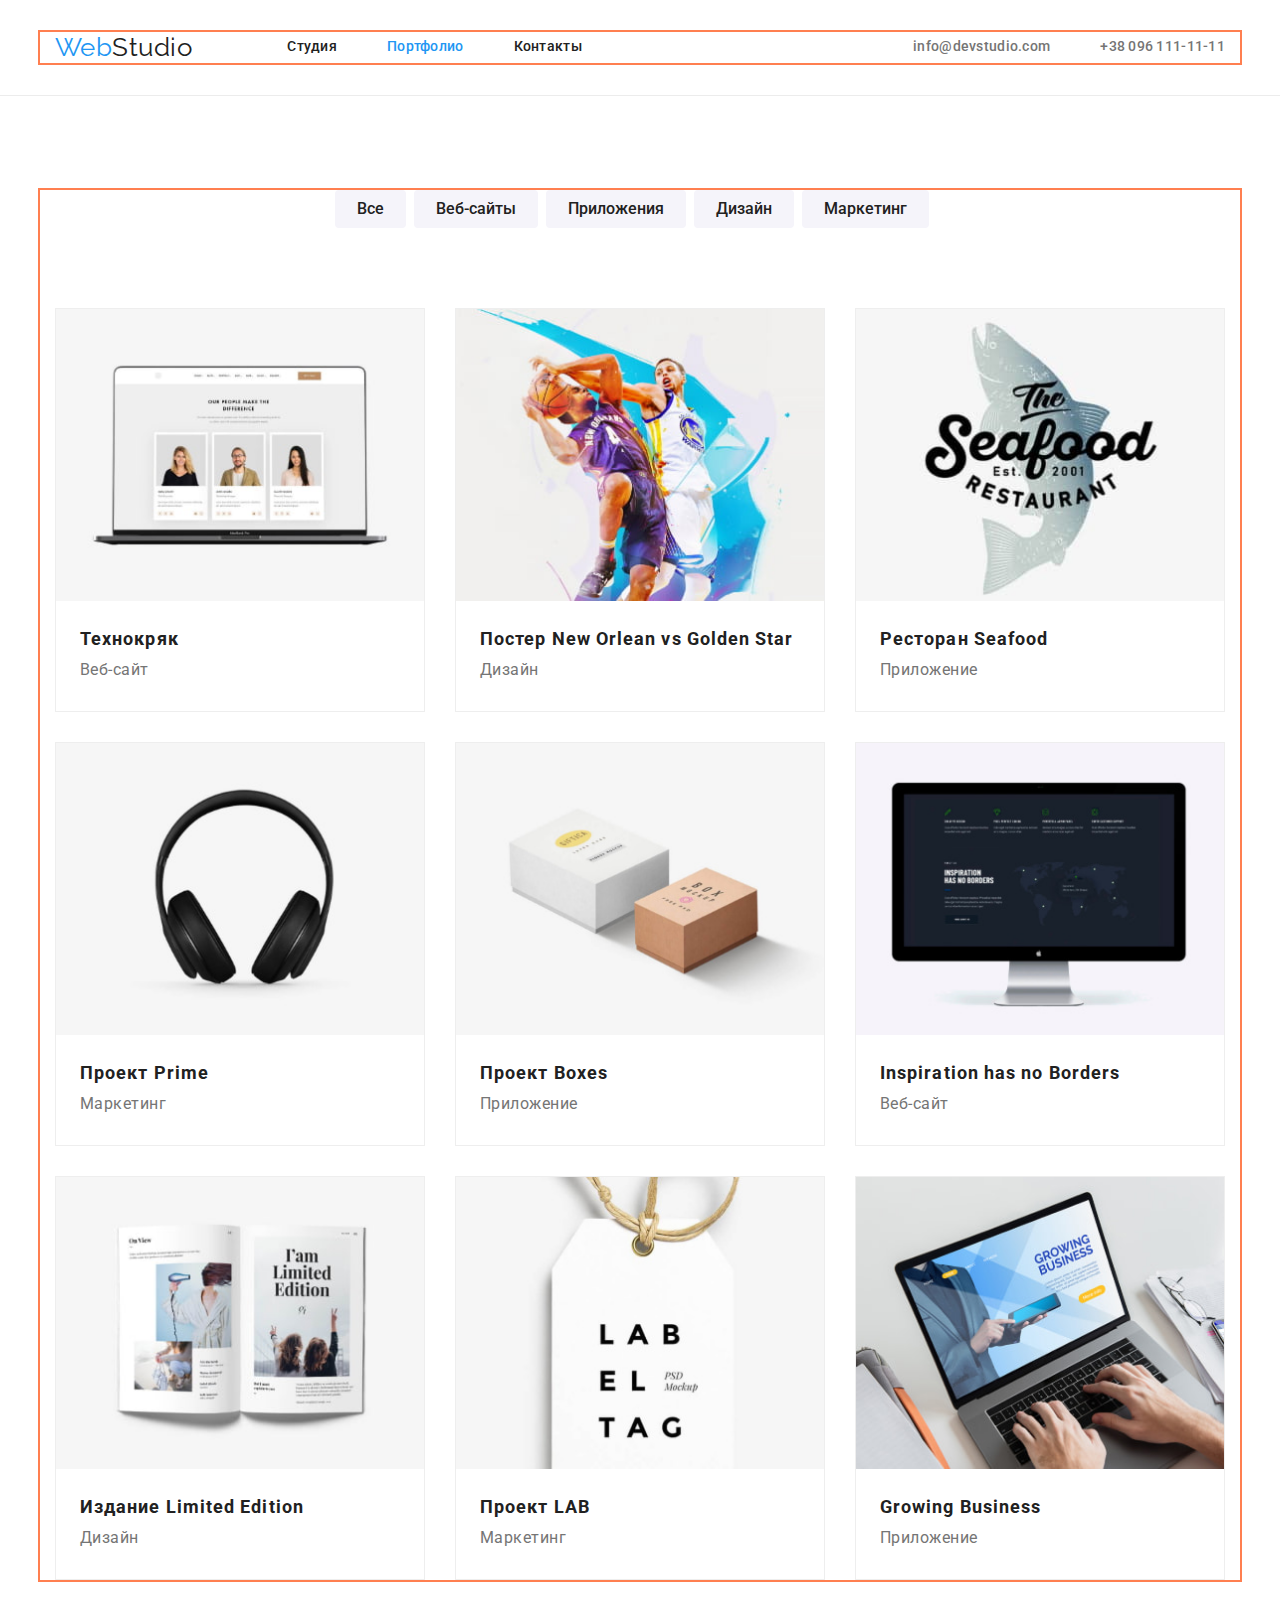
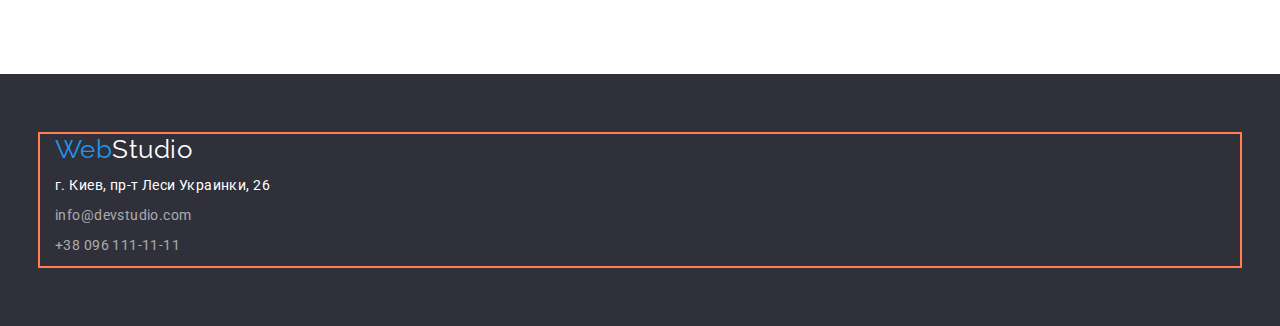
==== commit 3ee55281: "Додала дісплей блок" ====
--- a/portfolio.html
+++ b/portfolio.html
@@ -133,12 +133,12 @@
         <div class="container">
             <p class="logo">Web<span class="text">Studio</span></p>
             <address class="address">
-                <ul class="auth-nav-address track">
-                    <li class="track"> <a class="link foot"
+                <ul class="address-auth-nav">
+                    <li class="address-row"> <a class="link maps"
                             href="https://www.google.com.ua/maps/place/%D0%B1%D1%83%D0%BB%D1%8C%D0%B2%D0%B0%D1%80+%D0%9B%D0%B5%D1%81%D1%96+%D0%A3%D0%BA%D1%80%D0%B0%D1%97%D0%BD%D0%BA%D0%B8,+26,+%D0%9A%D0%B8%D1%97%D0%B2,+02000/@50.4268936,30.5373685,18z">
                             г. Киев, пр-т Леси Украинки, 26 </a> </li>
-                    <li class="track"> <a class="link" href="mailto:info@devstudio.com"> info@devstudio.com </a> </li>
-                    <li class="track"><a class="link" href="tel:+380961111111"> +38 096 111-11-11 </a> </li>
+                    <li class="address-row"> <a class="link" href="mailto:info@devstudio.com"> info@devstudio.com </a> </li>
+                    <li class="address-row"><a class="link" href="tel:+380961111111"> +38 096 111-11-11 </a> </li>
                 </ul>
             </address>
         </div>
--- a/css/styles.css
+++ b/css/styles.css
@@ -29,10 +29,10 @@
   /* прибираємо крапочки */
   list-style: none;
 }
-a {
-  d
-}
-/* прибираємо крапочки та підкреслювання */
+.link {
+  display: block;
+}
+/* прибираємо підкреслювання */
 .link-item {
   text-decoration: none;
 }
@@ -79,7 +79,7 @@
 .header {
   padding-top: 32px;
   padding-bottom: 32px;
-  border: 1px solid #ececec; 
+  border-bottom: 1px solid #ececec;
 }
 .header-container {
   display: flex;
@@ -274,7 +274,6 @@
 .list {
   display: flex;
   flex-wrap: wrap;
-
 }
 .people:not(:last-child) {
   margin-right: 30px;
@@ -313,13 +312,14 @@
   padding-bottom: 60px;
   background-color: var(--section-aside-color);
 }
-.footer .link.foot {
+.address-row .link.maps {
   color: var(--primary-title-color);
 }
 .address {
   font-style: normal;
 }
-.auth-nav-address .link {
+.address-auth-nav .link {
+  height: 21px;
   font-weight: 400;
   font-size: 14px;
   line-height: 1.71px;
@@ -328,14 +328,11 @@
   color: var(--text-item-color);
   color: rgba(255, 255, 255, 0.6);
 }
-.track {
-  display: block;
-}
-.track:not(:last-child) {
+.address-row:not(:last-child) {
   margin-bottom: 9px;
 }
-.auth-nav-address .link:hover,
-.auth-nav-address .link:focus {
+.address-auth-nav .link:hover,
+.address-auth-nav .link:focus {
   color: var(--accent-color);
 }
 
@@ -346,7 +343,6 @@
 }
 .picture-title:not(:nth-child(3n)) {
   margin-right: 30px;
-
 }
 .picture-title {
   margin-top: 30px;
@@ -355,7 +351,7 @@
   background-color: var(--primary-title-color);
   border: 1px solid #eeeeee;
   box-sizing: border-box;
-} 
+}
 .picture-title-active {
   padding-top: 20px;
   padding-bottom: 20px;
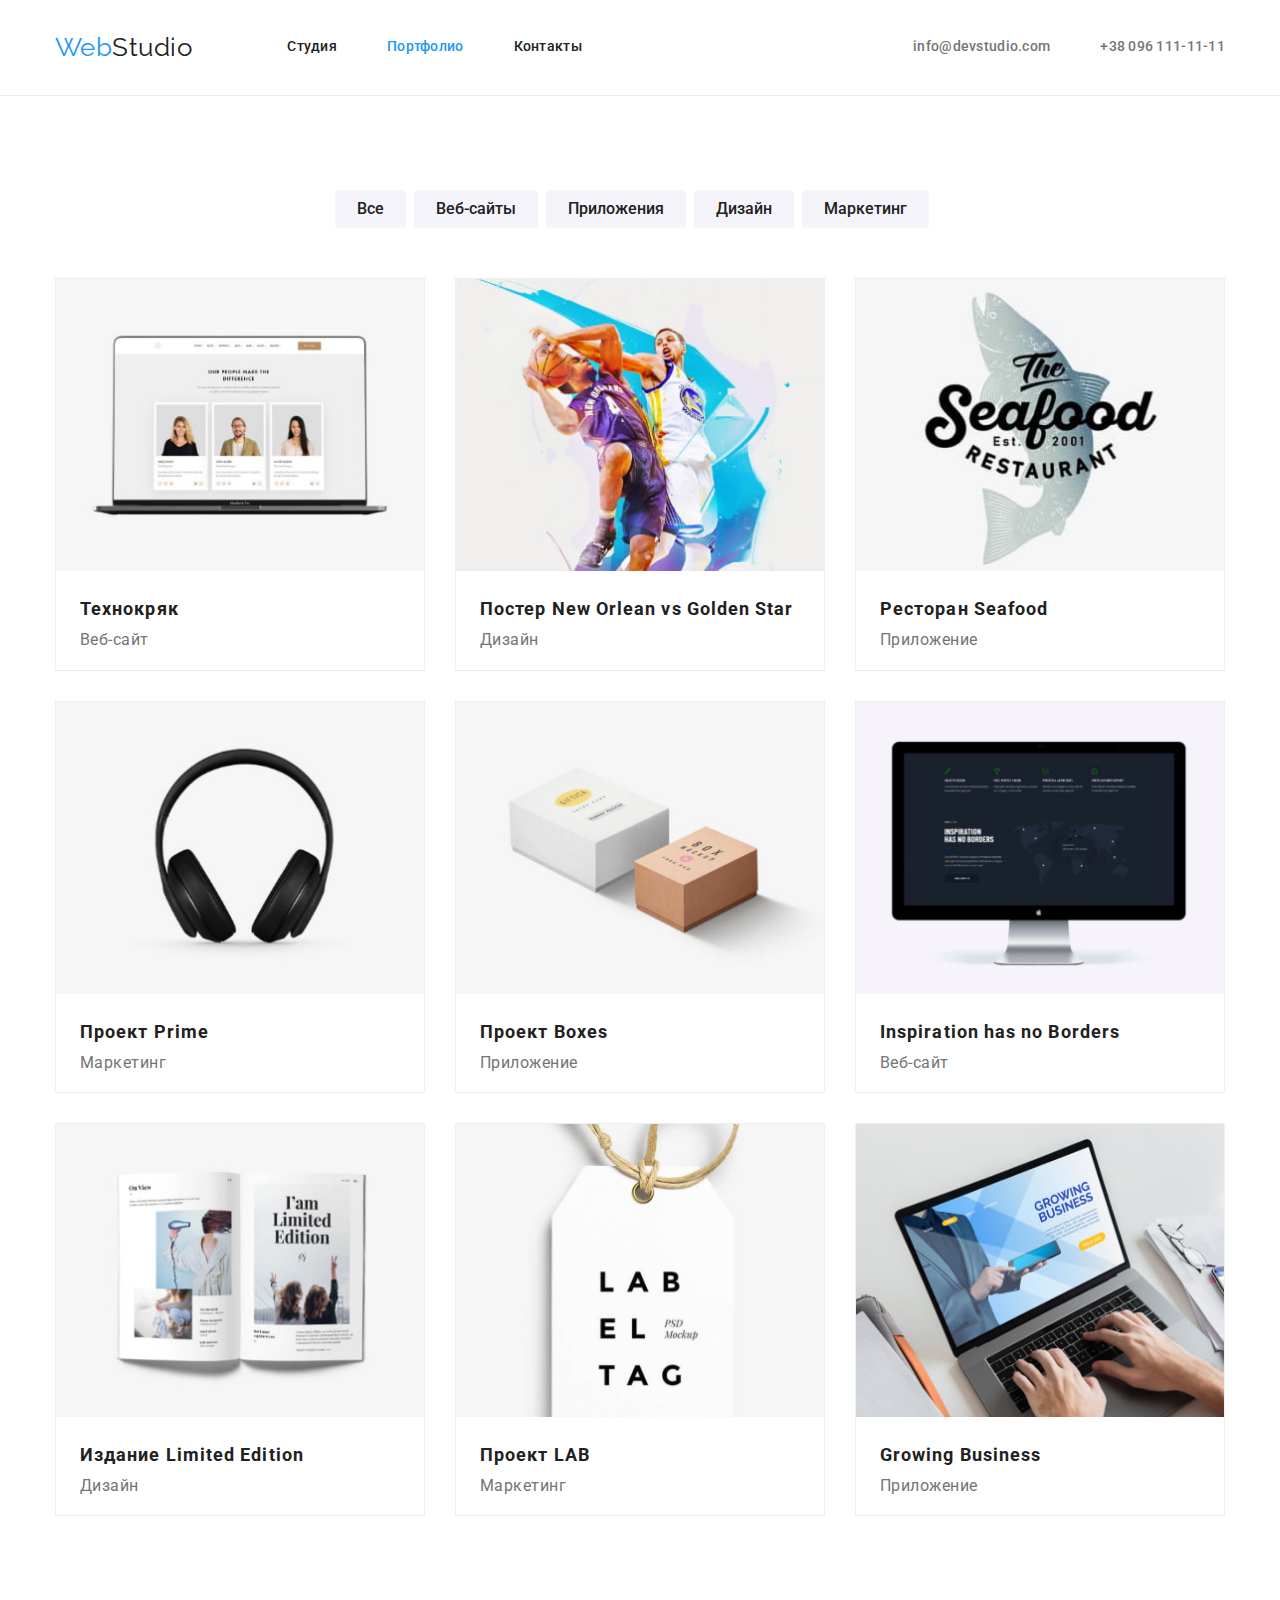
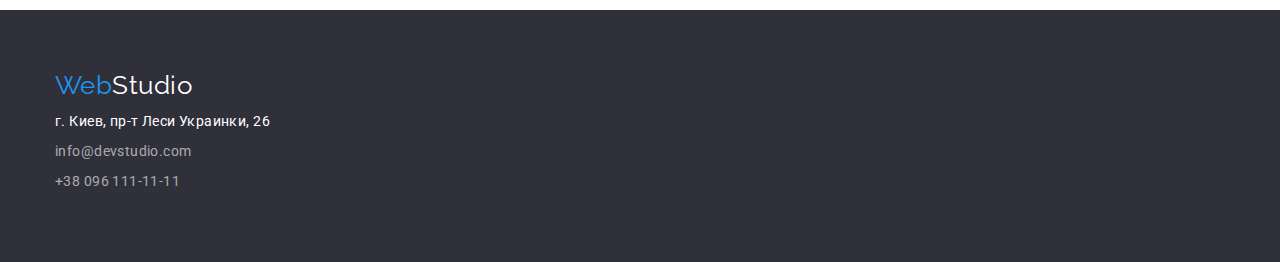
==== commit 4e57d67a: "Зміни в портфоліо" ====
--- a/portfolio.html
+++ b/portfolio.html
@@ -43,82 +43,82 @@
                 </ul>
                 <h2 class="visual-hidden">Навигация</h2>
                 <ul class="activities">
-                    <li class="picture-title picture-title-not-last-row">
+                    <li class="activities-cards">
                         <a class="link-item" href="">
                             <img src="./images2/people1.jpg" alt="Технокряк" width="370">
-                            <div  class="picture-title-active">
+                            <div  class="activities-title">
                                 <h3 class="caption">Технокряк</h3>
                                 <p class="text">Веб-сайт</p>
                             </div>
                         </a>
                     </li>
-                    <li class="picture-title">
+                    <li class="activities-cards">
                         <a class="link-item" href="">
                             <img src="./images2/poster2.jpg" alt="Постер New Orlean" width="370">
-                            <div class="picture-title-active">
+                            <div class="activities-title">
                                 <h3 class="caption">Постер New Orlean vs Golden Star</h3>
                                 <p class="text">Дизайн</p>
                             </div>
                         </a>
                     </li>
-                    <li class="picture-title">
+                    <li class="activities-cards">
                         <a class="link-item" href="">
                             <img src="./images2/restaurant3.jpg" alt="Ресторан Seafood" width="370">
-                            <div class="picture-title-active">
+                            <div class="activities-title">
                                 <h3 class="caption">Ресторан Seafood</h3>
                                 <p class="text">Приложение</p>
                             </div>
                         </a>
                     </li>
-                    <li class="picture-title">
+                    <li class="activities-cards">
                         <a class="link-item" href="">
                             <img src="./images2/headphone4.jpg" alt="Проект Prime" width="370">
-                            <div class="picture-title-active">
+                            <div class="activities-title">
                                 <h3 class="caption">Проект Prime</h3>
                                 <p class="text">Маркетинг</p>
                             </div>
                         </a>
                     </li>
-                    <li class="picture-title">
+                    <li class="activities-cards">
                         <a class="link-item" href="">
                             <img src="./images2/boxes5.jpg" alt="Проект Boxes" width="370">
-                            <div class="picture-title-active">
+                            <div class="activities-title">
                                 <h3 class="caption">Проект Boxes</h3>
                                 <p class="text">Приложение</p>
                             </div>
                         </a>
                     </li>
-                    <li class="picture-title">
+                    <li class="activities-cards">
                         <a class="link-item" href="">
                             <img src="./images2/screen6.jpg" alt="Екран" width="370">
-                            <div class="picture-title-active">
+                            <div class="activities-title">
                                 <h3 class="caption" lang="en">Inspiration has no Borders</h3>
                                 <p class="text">Веб-сайт</p>
                             </div>
                         </a>
                     </li>
-                    <li class="picture-title">
+                    <li class="activities-cards">
                         <a class="link-item" href="">
                             <img src="./images2/edition7.jpg" alt="Издание" width="370">
-                            <div class="picture-title-active">
+                            <div class="activities-title">
                                 <h3 class="caption">Издание Limited Edition</h3>
                                 <p class="text">Дизайн</p>
                             </div>
                         </a>
                     </li>
-                    <li class="picture-title">
+                    <li class="activities-cards">
                         <a class="link-item" href="">
                             <img src="./images2/project_lab8.jpg" alt="Проект LAB" width="370">
-                            <div class="picture-title-active">
+                            <div class="activities-title">
                                 <h3 class="caption">Проект LAB</h3>
                                 <p class="text">Маркетинг</p>
                             </div>
                         </a>
                     </li>
-                    <li class="picture-title">
+                    <li class="activities-cards">
                         <a class="link-item" href="">
                             <img src="./images2/business9.jpg" alt="Растущий бизнес" width="370">
-                            <div class="picture-title-active">
+                            <div class="activities-title">
                                 <h3 class="caption" lang="en">Growing Business</h3>
                                 <p class="text">Приложение</p>
                             </div>
--- a/css/styles.css
+++ b/css/styles.css
@@ -49,7 +49,6 @@
   padding-left: 15px;
   padding-right: 15px;
   width: 1200px;
-  outline: 2px solid coral;
 }
 .section {
   padding-top: 94px;
@@ -340,19 +339,17 @@
 .activities {
   display: flex;
   flex-wrap: wrap;
-}
-.picture-title:not(:nth-child(3n)) {
-  margin-right: 30px;
-}
-.picture-title {
-  margin-top: 30px;
-  width: 370px;
-  height: 404px;
+  margin-right: -30px;
+  margin-bottom: -30px;
+}
+.activities .activities-cards {
+  border: 1px solid #eeeeee;
   background-color: var(--primary-title-color);
-  border: 1px solid #eeeeee;
-  box-sizing: border-box;
-}
-.picture-title-active {
+  flex-basis: calc(100% / 3 - 30px);
+  margin-right: 30px;
+  margin-bottom: 30px;
+}
+.activities-title {
   padding-top: 20px;
   padding-bottom: 20px;
   padding-right: 24px;
@@ -366,7 +363,7 @@
   letter-spacing: 0.06em;
   color: var(--title-text-color);
 }
-.picture-title-active .text {
+.activities-title .text {
   font-weight: 400;
   font-size: 16px;
   line-height: 1, 87;
